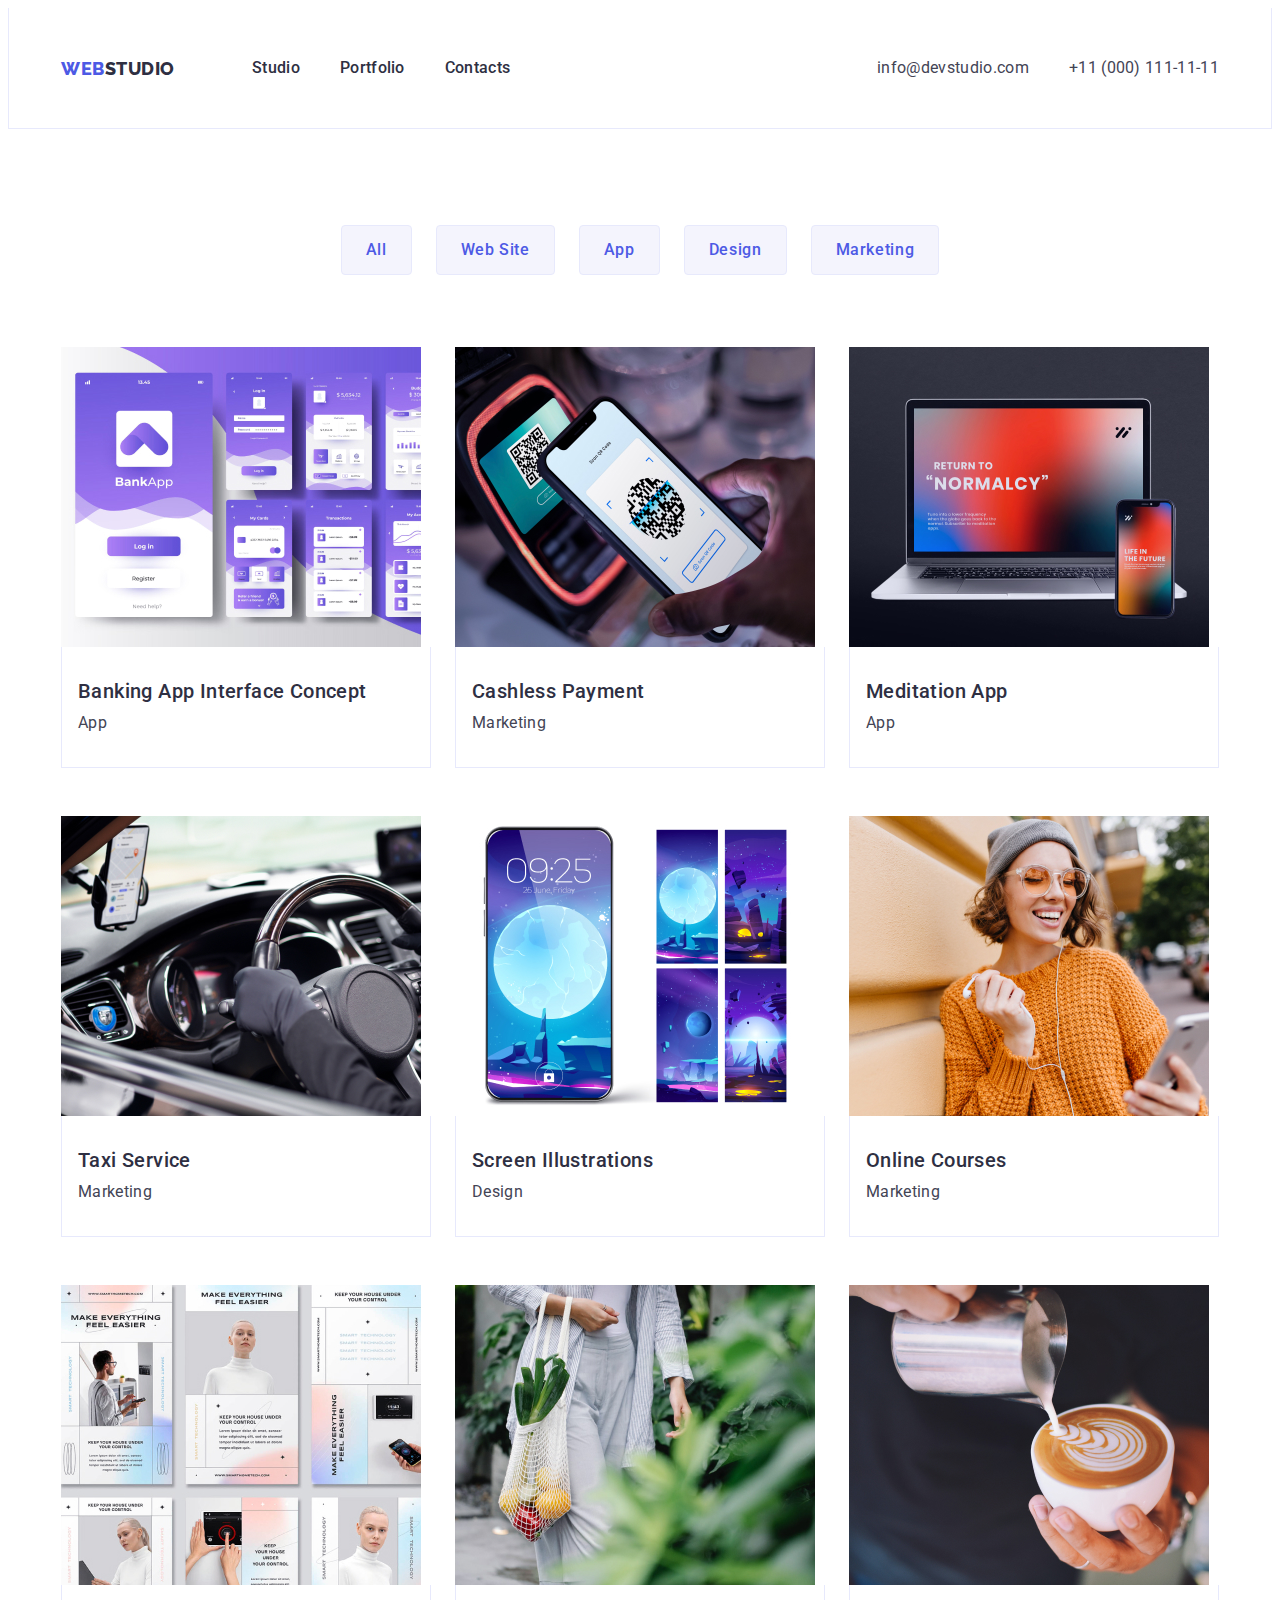
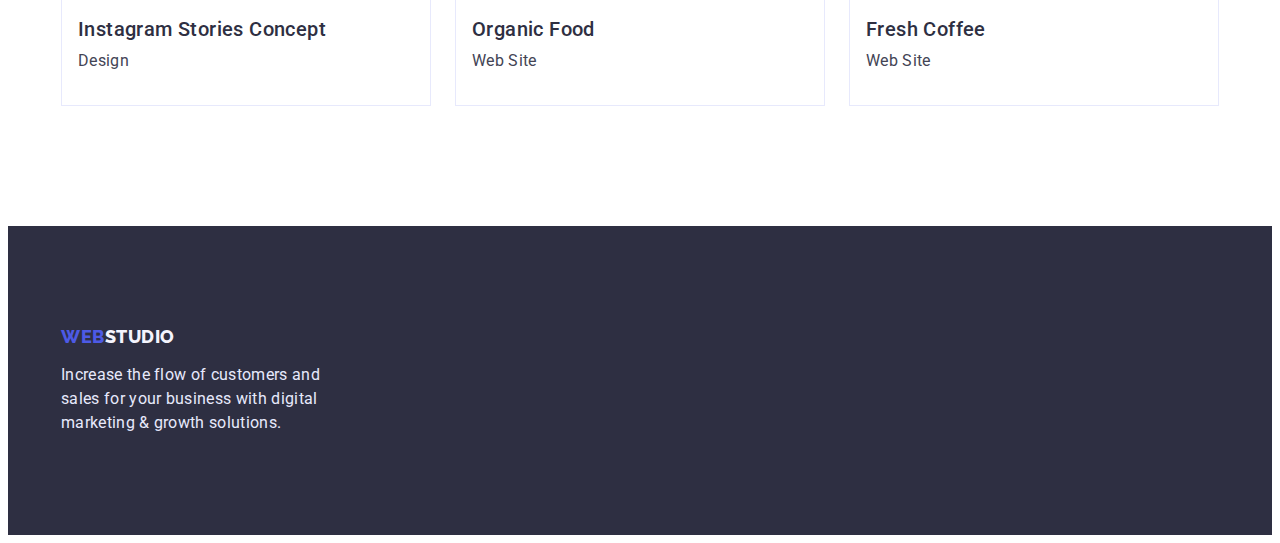
==== portfolio.html @ a7edb8f1 "Initial commit" ====
<!DOCTYPE html>
<html lang="en">

<head>
    <meta charset="UTF-8">
    <meta http-equiv="X-UA-Compatible" content="IE=edge">
    <meta name="viewport" content="width=device-width, initial-scale=1.0">
    <title>Portfolio</title>
    <link rel="stylesheet" href="https://cdnjs.cloudflare.com/ajax/libs/modern-normalize/1.1.0/modern-normalize.min.css"
        integrity="sha512-wpPYUAdjBVSE4KJnH1VR1HeZfpl1ub8YT/NKx4PuQ5NmX2tKuGu6U/JRp5y+Y8XG2tV+wKQpNHVUX03MfMFn9Q=="
        crossorigin="anonymous" referrerpolicy="no-referrer" />
    <link rel="preconnect" href="https://fonts.googleapis.com">
    <link rel="preconnect" href="https://fonts.gstatic.com" crossorigin>
    <link href="https://fonts.googleapis.com/css2?family=Raleway:wght@800&family=Roboto:wght@400;500;700&display=swap"
        rel="stylesheet">
    <link rel="stylesheet" href="./css/styles.css">
</head>

<body>
    <header>
        <!-- NAVIGATION -->
        <header class="header">
            <div class="container header-container">
                <nav class="header-navigation"><!-- / слеш як силка, повернутись назад в <a href="/"> -->
                    <a href="./index.html" class="logo-left link">
                        Web<span class="logo-right link">Studio</span>
                    </a>
                    <!--  Список елементів в якх є посилань -->
                    <!-- header and links -->
                    <ul class="header-list  list">
                        <li class="header-item">
                            <a class="nav-link link" href="./index.html">Studio</a>
                        </li>
                        <li class="header-item">
                            <a class="nav-link link" href="./portfolio.html">Portfolio</a>
                        </li>
                        <li class="header-item">
                            <a class="nav-link link" href="">Contacts</a>
                        </li>
                    </ul>
                </nav>

                <!-- Список контактів  -->

                <address class="header-adderess">
                    <ul class="adrdress-list list">
                        <li class="header-item">
                            <a class="address-link mail link" href="mailto:info@devstudio.com">info@devstudio.com</a>
                        </li>
                        <li class="header-item">
                            <a class="address-link phone link" href="tel:+110001111111"> +11 (000) 111-11-11</a>
                        </li>
                    </ul>
                </address>
            </div>
        </header>
    </header>
    <main>
        <section class="section-portfolio">
            <div class="container">
                <!-- Button -->
                <h1 class="portfolio-title" hidden>All aboute Portfolio</h1>
                <ul class="list portfolio-btn-list">
                    <li class="portfolio-button-item">
                        <button type="button" class="btn-list">All</button>
                    </li>
                    <li class="portfolio-button-item">
                        <button type="button" class="btn-list">Web Site</button>
                    </li>
                    <li class="portfolio-button-item">
                        <button type="button" class="btn-list">App</button>
                    </li>
                    <li class="portfolio-button-item">
                        <button type="button" class="btn-list">Design</button>
                    </li>
                    <li class="portfolio-button-item">
                        <button type="button" class="btn-list">Marketing</button>
                    </li>
                </ul>
                <!-- Imagaes -->
                <ul class="list portfolio-list">
                    <li class="portfolio-item">
                        <a href="" class="link"><img class="portflio-img" src="./images/portfolio/img-1portfolio.jpg"
                                alt="Banking App">
                            <div class="portfolio-wrap">
                                <h2 class="portfolio-subject">Banking App Interface Concept</h2>
                                <p class="text-item link">App</p>
                            </div>
                        </a>
                    </li>
                    <li class="portfolio-item">
                        <a href="" class="link"><img class="portflio-img" src="./images/portfolio/img-2portfolio.jpg"
                                alt="Cashless Payment">
                            <div class="portfolio-wrap">
                                <h2 class="portfolio-subject">Cashless Payment</h2>
                                <p class="text-item link">Marketing</p>
                            </div>
                        </a>
                    </li>
                    <li class="portfolio-item">
                        <a href="" class="link"><img class="portflio-img" src="./images/portfolio/img-3portfolio.jpg"
                                alt="Meditaion App">
                            <div class="portfolio-wrap">
                                <h2 class="portfolio-subject">Meditation App</h2>
                                <p class="text-item link">App</p>
                            </div>
                        </a>
                    </li>
                    <li class="portfolio-item">
                        <a href="" class="link"><img class="portflio-img" src="./images/portfolio/img-4portfolio.jpg"
                                alt="Taxi Service">
                            <div class="portfolio-wrap">
                                <h2 class="portfolio-subject">Taxi Service</h2>
                                <p class="text-item link">Marketing</p>
                            </div>
                        </a>
                    </li>
                    <li class="portfolio-item">
                        <a href="" class="link"><img class="portflio-img" src="./images/portfolio/img-5portfolio.jpg"
                                alt="Screen Illustrations">
                            <div class="portfolio-wrap">
                                <h2 class="portfolio-subject">Screen Illustrations</h2>
                                <p class="text-item link">Design</p>
                            </div>
                        </a>
                    </li>
                    <li class="portfolio-item">
                        <a href="" class="link"><img class="portflio-img" src="./images/portfolio/img-6portfolio.jpg"
                                alt="Online Courses">
                            <div class="portfolio-wrap">
                                <h2 class="portfolio-subject">Online Courses</h2>
                                <p class="text-item link">Marketing</p>
                            </div>
                        </a>
                    </li>
                    <li class="portfolio-item">
                        <a href="" class="link"><img class="portflio-img" src="./images/portfolio/img-7portfolio.jpg"
                                alt="Instagram Stories Concept">
                            <div class="portfolio-wrap">
                                <h2 class="portfolio-subject">Instagram Stories Concept</h2>
                                <p class="text-item link">Design</p>
                            </div>
                        </a>
                    </li>
                    <li class="portfolio-item">
                        <a href="" class="link"><img class="portflio-img" src="./images/portfolio/img-8portfolio.jpg"
                                alt="Organic Food">
                            <div class="portfolio-wrap">
                                <h2 class="portfolio-subject">Organic Food</h2>
                                <p class="text-item link">Web Site</p>
                            </div>
                        </a>
                    </li>
                    <li class="portfolio-item">
                        <a href="" class="link"><img class="portflio-img" src="./images/portfolio/img-9portfolio.jpg"
                                alt="Fresh Coffee">
                            <div class="portfolio-wrap">
                                <h2 class="portfolio-subject">Fresh Coffee</h2>
                                <p class="text-item link">Web Site</p>
                            </div>
                        </a>
                    </li>
                </ul>
            </div>
        </section>
    </main>

    <!-- FOOOTER -->
    <footer class="footer-copyrigth">
        <div class="container">
            <a href="./index.html" class="logo-left link">
                Web<span class="logo-right-footer link">Studio</span>
            </a>
            <p class="footer-text">Increase the flow of customers and sales for your business with digital marketing &
                growth solutions.</p>
        </div>
    </footer>
</body>

</html>
---- css/styles.css ----
:root {
    --white-color: #FFFFFF;
    --color-navigation: #2E2F42;
    --logo-left: #4D5AE5;
    --logo-right: #2E2F42;
    --primary-text-color: #434455;
    --main-title-color: #ffffff;
    --background-color: #ffffff;
    --focus-hover: #404bbf;
    --btn-list-color: #ffffff;
    --btn-list-background: #404bbf;
    --background-title-color: #2e2f42;
}

p,
h1,
h2,
h3,
h4,
h5,
h6 {
    margin: 0;
}

ul {
    margin: 0;
    padding-left: 0;
}

button {
    cursor: pointer;
}

address {
    font-style: normal;
}

img {
    display: block;
}

body {
    font-family: "Roboto", sans-serif;
    color: var(--primary-text-color);
    background-color: var(--background-color);
}



/* ------------------------------------------------------------скидання---------------------------------------- */

.container {
    width: 1158px;
    padding-left: 15px;
    padding-right: 15px;
    margin: 0 auto;
}

.link {
    text-decoration: none;
}

.list {
    list-style: none;
}

/*------------------------------------------------------------- header----------------------------------------- */
.header {
    border: 1px solid #e7e9fc;
    border-top: transparent;
    padding: 24px 0px;
}

/*-------------------------------------------------------- logo------------------------------------------------ */
.logo-left {
    font-family: "Raleway", sans-serif;
    font-style: normal;
    font-weight: 800;
    font-size: 18px;
    line-height: 1.17;
    letter-spacing: 0.03em;
    text-transform: uppercase;
    color: var(--logo-left);
    box-sizing: content-box;
    width: 115px;
    margin-right: 76px;
}

.logo-right {
    color: var(--logo-right);
    margin-right: 75px;
}

/* navigation */

.header-navigation {
    display: flex;
    align-items: center;
    margin-right: auto;
}

.header-list {
    display: flex;
    gap: 40px;
}

.header-container {
    display: flex;
}

.nav-link {
    font-weight: 500;
    font-size: 16px;
    line-height: 1.5;
    letter-spacing: 0.02em;
    color: var(--color-navigation);
    text-decoration: none;
}

.nav-link:is(:hover, :focus) {
    color: var(--focus-hover);
}

/*--------------------------------------------- address header --------------------------------------------------*/

.header-adderess {}

.address-link {
    font-family: 'Roboto';
    font-style: normal;
    font-weight: 400;
    font-size: 16px;
    line-height: 24px;
    letter-spacing: 0.02em;
    color: var(--color-addres-link);
    text-decoration: none;
}

.address-link:is(:hover, :focus) {
    color: var(--focus-hover);
}

.adrdress-list {
    display: flex;
    align-items: center;
    margin-top: 24px;
    margin-bottom: 24px;
}

.mail {
    margin-right: 40px;
}

.phone {
    width: 150px;
}


/**------------------------------------------------ HERO-SECTION -------------------------------------------------*/

.hero-list {
    display: flex;
    background-color: var(--background-title-color);
    align-items: center;
    padding: 188px 0;
}

.hero-title {
    font-weight: 700;
    font-size: 56px;
    line-height: 1.07;
    text-align: center;
    letter-spacing: 0.02em;
    color: var(--main-title-color);
    width: 496px;
    margin: 0 auto;
}

.button-hero {
    font-family: "Roboto", sans-serif;
    font-style: normal;
    font-weight: 500;
    font-size: 16px;
    line-height: 1.5;
    letter-spacing: 0.04em;
    color: var(--main-title-color);
    background-color: #4d5ae5;
    cursor: pointer;
    border-radius: 4px;
    border: none;
    margin: 0 auto;
    display: flex;
    padding: 16px 32px;
    margin-top: 48px;
}

.button-hero:is(:focus, :hover) {
    background-color: var(--focus-hover);

}


/** ---------------------------------------------------SECTION two-------------------------------------------- */

.about {
    padding-top: 120px;
    padding-bottom: 120px;
}



.section-title {
    font-weight: 500;
    font-size: 20px;
    line-height: 1.2;
    letter-spacing: 0.02em;
    color: #2e2f42;
}

.about-list {
    display: flex;
    align-items: center;
    gap: 24px;
}

.text-list {
    width: 264px;
}

.about-headline-item {
    font-weight: 500;
    font-size: 20px;
    line-height: 1.2;
    letter-spacing: 0.02em;
    margin-bottom: 8px;
    color: var(--background-title-color);
}

.about-text-item {
    font-weight: 400;
    font-size: 16px;
    line-height: 1.5;
    letter-spacing: 0.02em;
    color: var(--primary-text-color);
}

/** -------------------------------------------------------SECTION TREE------------------------------------------ */
.doing {
    padding-bottom: 120px;
}

.doing-title {
    font-weight: 700;
    font-size: 36px;
    line-height: 1.11;
    text-align: center;
    letter-spacing: 0.02em;
    text-transform: capitalize;
    color: var(--background-title-color);
    margin-bottom: 72px;
}

.doing-list {
    display: flex;
    flex-wrap: wrap;
    gap: 24px;
    align-items: center;
    justify-content: center;
}

.doing-item {}

/*------------------------------------------------------------ SECTION FOUR ------------------------------------------------------------------*/
.team {
    padding-bottom: 120px;
    padding-top: 120px;
    background-color: #F4F4FD;
}

.team-title {
    margin-bottom: 72px;
    font-weight: 700;
    font-size: 36px;
    line-height: 40px;
    text-align: center;
    letter-spacing: 0.02em;
    text-transform: capitalize;
    color: var(--background-title-color);
}

.team-list {
    display: flex;
    align-items: center;
    gap: 24px;
}

.team-img {
    background-color: #FFFFFF;
}

.team-headline-item {
    font-weight: 500;
    font-size: 20px;
    line-height: 24px;
    text-align: center;
    letter-spacing: 0.02em;
    margin-bottom: 8px;
    color: var(--background-title-color);
}

.team-text-item {
    font-weight: 400;
    font-size: 16px;
    line-height: 24px;
    text-align: center;
    letter-spacing: 0.02em;
    color: var(--primary-text-color);
}

.wrap-item {
    padding-top: 32px;
    padding-left: 16px;
    padding-bottom: 32px;
    padding-right: 16px;
    box-shadow: 0px 1px 6px rgba(46, 47, 66, 0.08),
        0px 1px 1px rgba(46, 47, 66, 0.16), 0px 2px 1px rgba(46, 47, 66, 0.08);
    border-radius: 0px 0px 4px 4px;
}

/*----------------------------------------------------------------- FOOTER-------------------------------------------------------------------- */
.footer-copyrigth {
    padding-bottom: 100px;
    padding-top: 100px;
    background: #2E2F42;
}

.logo-left {
    font-family: 'Raleway';
    font-style: normal;
    font-weight: 800;
    font-size: 18px;
    line-height: 21px;
    display: flex;
    align-items: center;
    letter-spacing: 0.03em;
    text-transform: uppercase;
    color: #4D5AE5;
}

.logo-right-footer {
    font-family: 'Raleway';
    font-style: normal;
    font-weight: 800;
    font-size: 18px;
    line-height: 21px;
    display: flex;
    align-items: center;
    letter-spacing: 0.03em;
    text-transform: uppercase;
    color: #F4F4FD;
}

.footer-text {
    font-weight: 400;
    font-size: 16px;
    line-height: 1.5;
    letter-spacing: 0.02em;
    color: #E7E9FC;
    margin-top: 16px;
    width: 264px;
}

/*------------------------------------------------------------ PORTFOLIO----------------------------------------- */
.section-portfolio {
    background-color: var(--background-color);
    padding-bottom: 120px;
    padding-top: 96px;
}

.portfolio-btn-list {
    display: flex;
    gap: 24px;
    flex-direction: row;
    justify-content: center;
    align-items: center;
    margin-bottom: 72px;
}

.portfolio-list {
    display: flex;
    flex-wrap: wrap;
    gap: 48px 24px;
}

.portfolio-item {
    width: calc((100% - 48px) / 3);
}

.portfolio-subject {
    font-weight: 500;
    font-size: 20px;
    line-height: 24px;
    letter-spacing: 0.02em;
    color: var(--background-title-color);
    margin-bottom: 8px;
}

.text-item {
    font-weight: 400;
    font-size: 16px;
    line-height: 24px;
    letter-spacing: 0.02em;
    color: var(--primary-text-color);
}

.portfolio-wrap {
    padding-top: 32px;
    padding-left: 16px;
    padding-bottom: 32px;
    padding-right: 16px;
    border: 1px solid #e7e9fc;
    border-top: transparent;
}




/*------------------------------------------------------- SECTION BUTTON----------------------------------------- */

.btn-list {
    font-family: "Roboto", sans-serif;
    font-weight: 500;
    font-size: 16px;
    line-height: 1.5;
    letter-spacing: 0.04em;
    color: #4D5AE5;
    background-color: #F4F4FD;
    cursor: pointer;
    background: #F4F4FD;
    border: 1px solid #E7E9FC;
    border-radius: 4px;
    padding: 12px 24px;
}

.btn-list:is(:hover, :focus) {
    color: var(--btn-list-color);
    background-color: var(--btn-list-background);
}
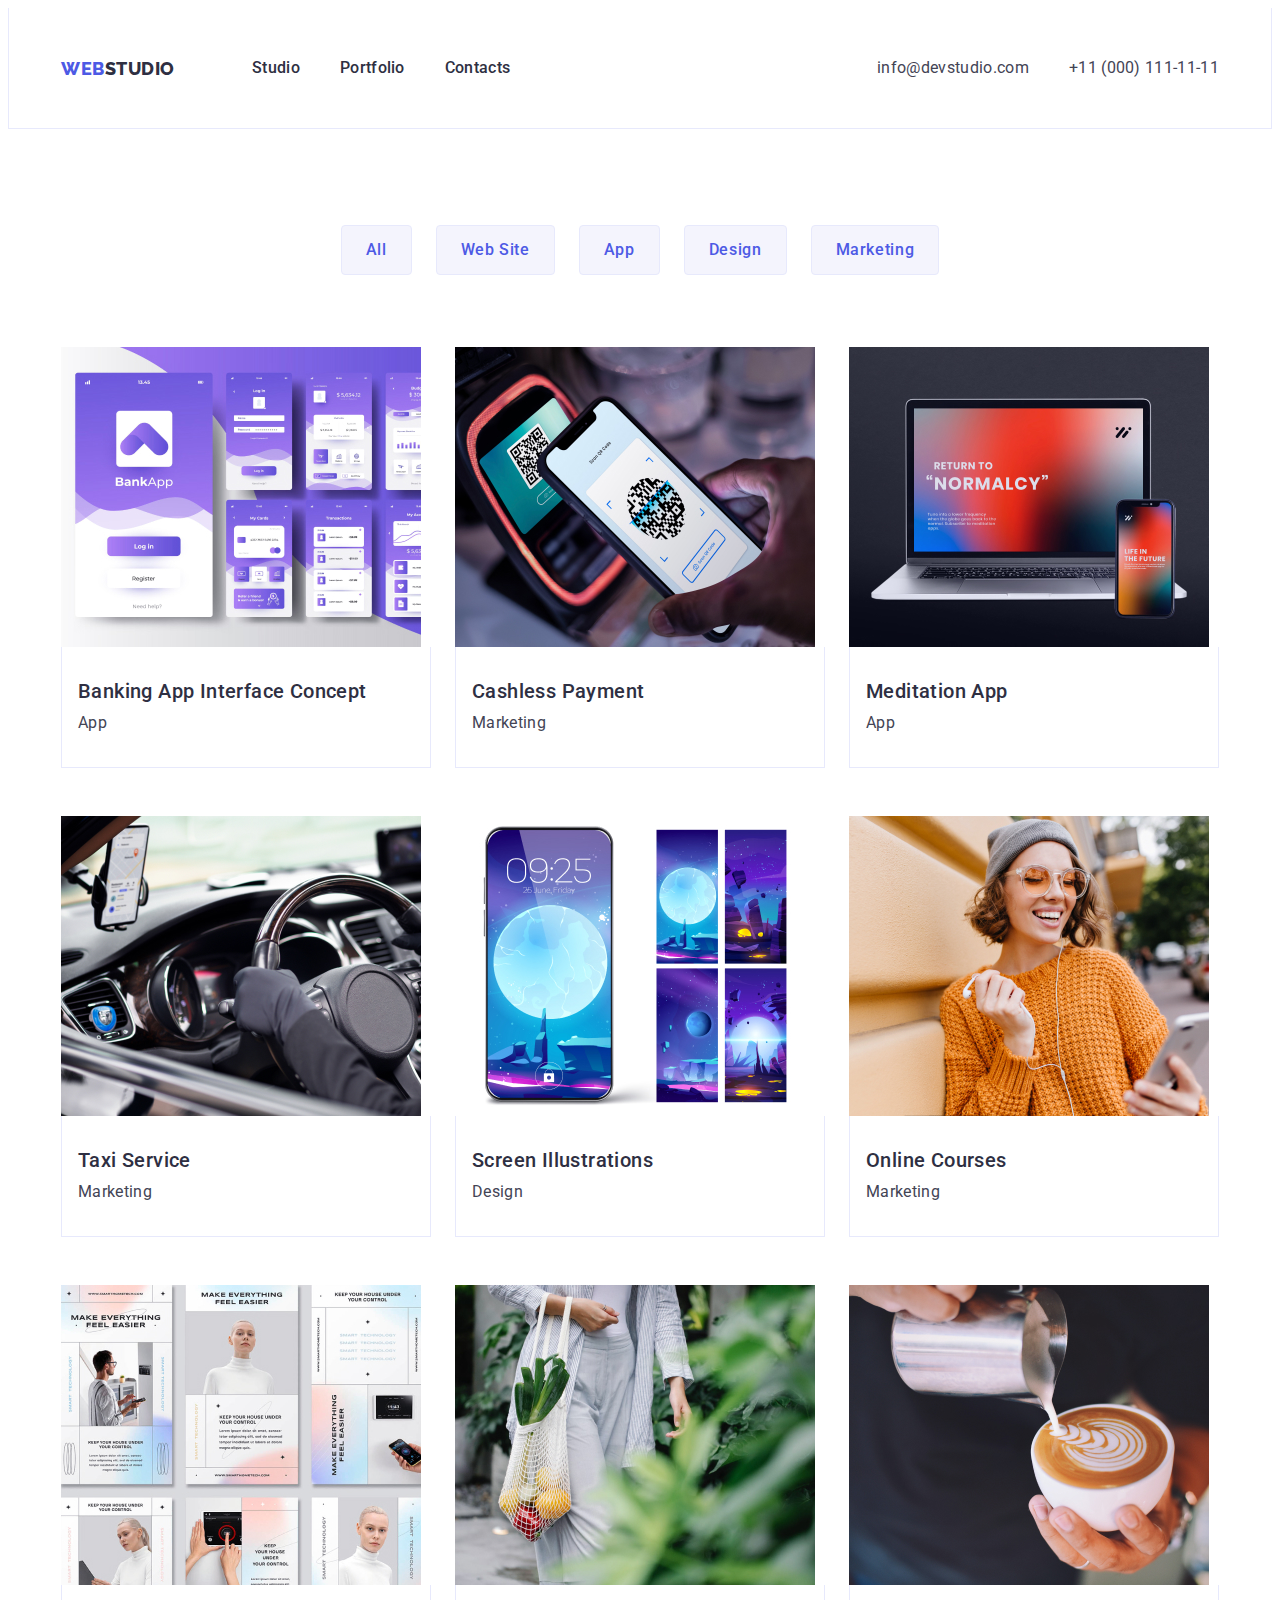
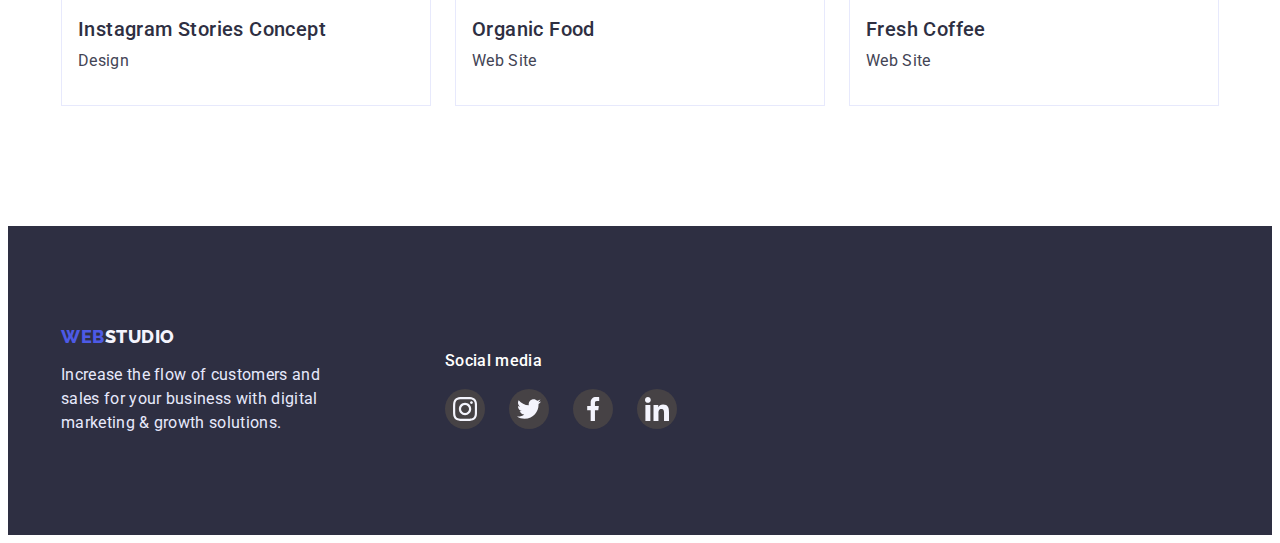
==== commit 6fb2333b: "футер та кастомс" ====
--- a/portfolio.html
+++ b/portfolio.html
@@ -167,12 +167,50 @@
 
     <!-- FOOOTER -->
     <footer class="footer-copyrigth">
-        <div class="container">
-            <a href="./index.html" class="logo-left link">
-                Web<span class="logo-right-footer link">Studio</span>
-            </a>
-            <p class="footer-text">Increase the flow of customers and sales for your business with digital marketing &
-                growth solutions.</p>
+        <div class="container footer-container">
+            <div class="footer-logo">
+                <a href="./index.html" class="logo-left link">
+                    Web<span class="logo-right-footer link">Studio</span>
+                </a>
+                <p class="footer-text">Increase the flow of customers and sales for your business with digital
+                    marketing
+                    &
+                    growth solutions.
+                </p>
+            </div>
+            <div class="footer-soc">
+                <p class="footer-title">Social media</p>
+                <ul class="footer-soc-list list">
+                    <li class="footer-soc-item">
+                        <a href="" class="footer-soc-link link">
+                            <svg class="footer-soc-icon" width="24px" height="24px">
+                                <use href="./images/footer/footer-soc.svg#icon-instagram"></use>
+                            </svg>
+                        </a>
+                    </li>
+                    <li class="footer-soc-item">
+                        <a href="" class="footer-soc-link link">
+                            <svg class="footer-soc-icon" width="24px" height="24px">
+                                <use href="./images/footer/footer-soc.svg#icon-twitter"></use>
+                            </svg>
+                        </a>
+                    </li>
+                    <li class="footer-soc-item">
+                        <a href="" class="footer-soc-link link">
+                            <svg class="footer-soc-icon" width="24px" height="24px">
+                                <use href="./images/footer/footer-soc.svg#icon-facebook"></use>
+                            </svg>
+                        </a>
+                    </li>
+                    <li class="footer-soc-item">
+                        <a href="" class="footer-soc-link link">
+                            <svg class="footer-soc-icon" width="24px" height="24px">
+                                <use href="./images/footer/footer-soc.svg#icon-linkedin"></use>
+                            </svg>
+                        </a>
+                    </li>
+                </ul>
+            </div>
         </div>
     </footer>
 </body>
--- a/css/styles.css
+++ b/css/styles.css
@@ -10,6 +10,8 @@
     --btn-list-color: #ffffff;
     --btn-list-background: #404bbf;
     --background-title-color: #2e2f42;
+    --icon-background-about: #F4F4FD;
+    --footer-soc-color: #464245;
 }
 
 p,
@@ -158,11 +160,21 @@
 
 /**------------------------------------------------ HERO-SECTION -------------------------------------------------*/
 
+
 .hero-list {
     display: flex;
     background-color: var(--background-title-color);
     align-items: center;
+    background-color: #7e8291;
+    background-image: linear-gradient(rgba(25, 28, 38, 0.2), rgba(25, 28, 38, 0.2)), url(../images/hero-bg-min.jpg);
+    background-repeat: repeat;
+    background-position: center;
+    background-size: cover;
+    flex-grow: 1;
     padding: 188px 0;
+    max-width: 1440px;
+    height: 600px;
+    margin: 0 auto;
 }
 
 .hero-title {
@@ -209,6 +221,17 @@
 
 
 
+.about-icon-design {
+    width: 264px;
+    height: 112px;
+    background-color: var(--icon-background-about);
+    border-radius: 4px;
+    display: flex;
+    align-items: center;
+    justify-content: center;
+    margin-bottom: 8px;
+}
+
 .section-title {
     font-weight: 500;
     font-size: 20px;
@@ -315,9 +338,10 @@
     text-align: center;
     letter-spacing: 0.02em;
     color: var(--primary-text-color);
-}
-
-.wrap-item {
+    margin-bottom: 8px;
+}
+
+.team-wrap-item {
     padding-top: 32px;
     padding-left: 16px;
     padding-bottom: 32px;
@@ -327,6 +351,82 @@
     border-radius: 0px 0px 4px 4px;
 }
 
+.team-soc-list {
+    display: flex;
+    justify-content: center;
+    gap: 24px;
+}
+
+.team-soc-item {
+    width: 40px;
+    height: 40px;
+}
+
+.team-soc-link {
+    width: 100%;
+    height: 100%;
+    border-radius: 50%;
+    background-color: var(--logo-left);
+    display: inline-block;
+    display: flex;
+    align-items: center;
+    justify-content: center;
+}
+
+.team-soc-icon {
+    fill: var(--background-color);
+}
+
+/* ---------------------------------------------------------CUSTOMERS-------------------------------------------- */
+.customers {
+    display: flex;
+    align-items: center;
+    padding-top: 120px;
+    padding-bottom: 120px;
+}
+
+.customers-title {
+    font-weight: 700;
+    font-size: 36px;
+    line-height: 1.11;
+    text-align: center;
+    letter-spacing: 0.02em;
+    text-transform: capitalize;
+    color: var(--background-title-color);
+    margin-bottom: 72px;
+}
+
+.customers-list {
+    display: flex;
+    justify-content: center;
+    gap: 24px;
+}
+
+.customers-item {
+    height: 88px;
+    width: calc((100%- 120px) / 6);
+}
+
+.customers-link {}
+
+.customers-icon {
+    display: block;
+    justify-content: center;
+    align-items: center;
+    border: 1px solid #8E8F99;
+    border-radius: 4px;
+    width: 168px;
+    height: 88px;
+    fill: #afb1b8;
+    margin: 0 auto;
+}
+
+.customers-icon:hover,
+.customers-icon:focus {
+    border: 1px solid var(--focus-hover);
+    color: var(--focus-hover);
+}
+
 /*----------------------------------------------------------------- FOOTER-------------------------------------------------------------------- */
 .footer-copyrigth {
     padding-bottom: 100px;
@@ -368,6 +468,53 @@
     color: #E7E9FC;
     margin-top: 16px;
     width: 264px;
+}
+
+.footer-soc {
+    padding-left: 120px;
+}
+
+.footer-logo {}
+
+.footer-container {
+    display: flex;
+    align-items: center;
+}
+
+.footer-title {
+    font-style: normal;
+    font-weight: 500;
+    font-size: 16px;
+    line-height: calc(24 / 16);
+    letter-spacing: 0.02em;
+    color: #FFFFFF;
+}
+
+.footer-soc-list {
+    display: flex;
+    justify-content: center;
+    gap: 24px;
+}
+
+.footer-soc-item {
+    width: 40px;
+    height: 40px;
+}
+
+.footer-soc-link {
+    width: 100%;
+    height: 100%;
+    border-radius: 50%;
+    background-color: var(--footer-soc-color);
+    display: inline-block;
+    display: flex;
+    align-items: center;
+    justify-content: center;
+    margin-top: 16px;
+}
+
+.footer-soc-icon {
+    fill: var(--background-color);
 }
 
 /*------------------------------------------------------------ PORTFOLIO----------------------------------------- */
@@ -422,6 +569,10 @@
     border-top: transparent;
 }
 
+.portfolio-wrap:hover,
+.portfolio-wrap:focus {
+    box-shadow: 0px 1px 6px rgba(46, 47, 66, 0.08), 0px 1px 1px rgba(46, 47, 66, 0.16), 0px 2px 1px rgba(46, 47, 66, 0.08);
+}
 
 
 
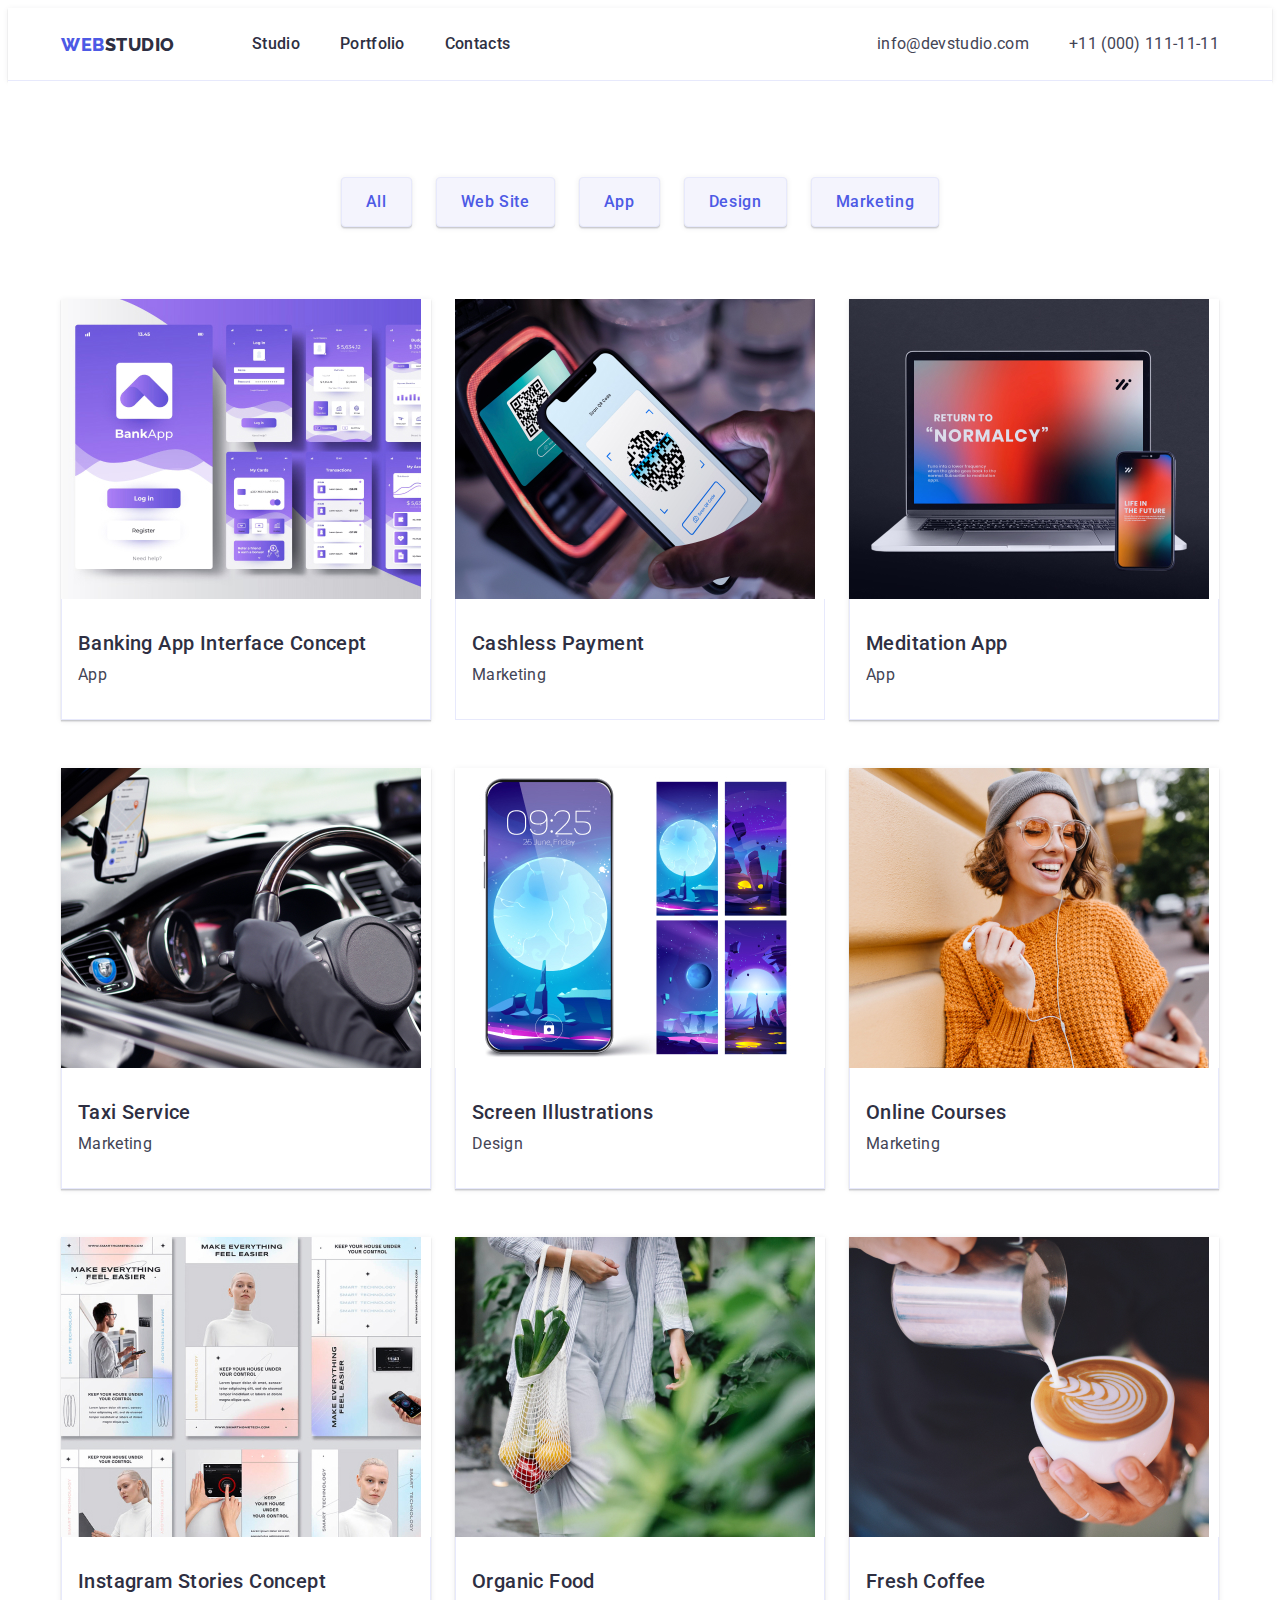
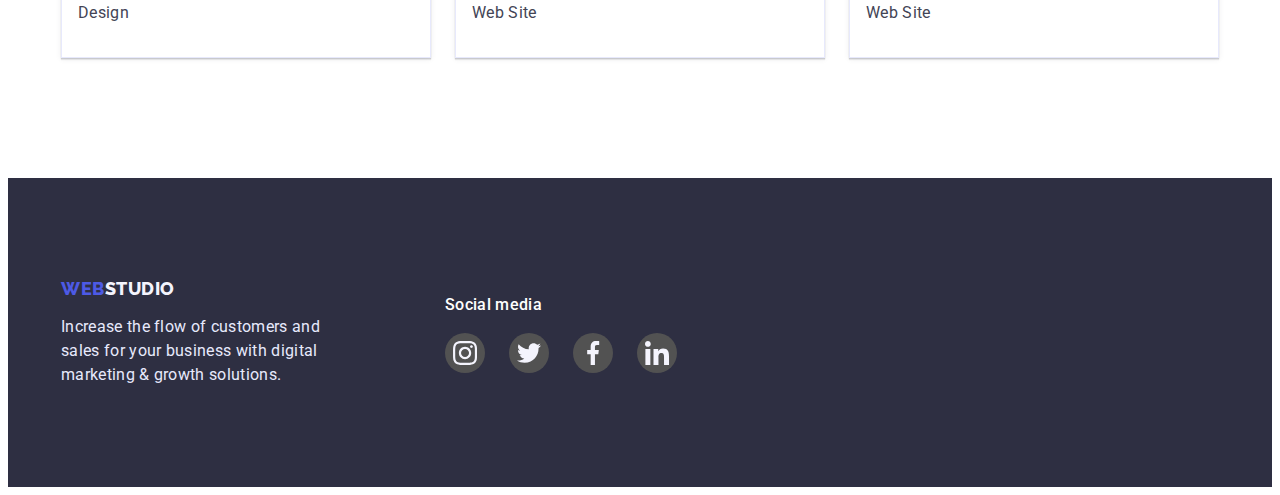
==== commit 4333a65c: "доробив 4 завдання" ====
--- a/portfolio.html
+++ b/portfolio.html
@@ -80,85 +80,102 @@
                 <!-- Imagaes -->
                 <ul class="list portfolio-list">
                     <li class="portfolio-item">
-                        <a href="" class="link"><img class="portflio-img" src="./images/portfolio/img-1portfolio.jpg"
-                                alt="Banking App">
-                            <div class="portfolio-wrap">
-                                <h2 class="portfolio-subject">Banking App Interface Concept</h2>
-                                <p class="text-item link">App</p>
-                            </div>
-                        </a>
-                    </li>
-                    <li class="portfolio-item">
-                        <a href="" class="link"><img class="portflio-img" src="./images/portfolio/img-2portfolio.jpg"
-                                alt="Cashless Payment">
+                        <div class="box-shadow">
+                            <a href="" class="portfolio-link link"><img class="portflio-img"
+                                    src="./images/portfolio/img-1portfolio.jpg" alt="Banking App">
+                                <div class="portfolio-wrap">
+                                    <h2 class="portfolio-subject">Banking App Interface Concept</h2>
+                                    <p class="text-item link">App</p>
+                                </div>
+                            </a>
+                        </div>
+                    </li>
+                    <li class="portfolio-item">
+                        <div class="box-shadow" class="box-shadow" lass="portfolio-link link"><img class="portflio-img"
+                                src="./images/portfolio/img-2portfolio.jpg" alt="Cashless Payment">
                             <div class="portfolio-wrap">
                                 <h2 class="portfolio-subject">Cashless Payment</h2>
                                 <p class="text-item link">Marketing</p>
                             </div>
-                        </a>
-                    </li>
-                    <li class="portfolio-item">
-                        <a href="" class="link"><img class="portflio-img" src="./images/portfolio/img-3portfolio.jpg"
-                                alt="Meditaion App">
-                            <div class="portfolio-wrap">
-                                <h2 class="portfolio-subject">Meditation App</h2>
-                                <p class="text-item link">App</p>
-                            </div>
-                        </a>
-                    </li>
-                    <li class="portfolio-item">
-                        <a href="" class="link"><img class="portflio-img" src="./images/portfolio/img-4portfolio.jpg"
-                                alt="Taxi Service">
-                            <div class="portfolio-wrap">
-                                <h2 class="portfolio-subject">Taxi Service</h2>
-                                <p class="text-item link">Marketing</p>
-                            </div>
-                        </a>
-                    </li>
-                    <li class="portfolio-item">
-                        <a href="" class="link"><img class="portflio-img" src="./images/portfolio/img-5portfolio.jpg"
-                                alt="Screen Illustrations">
-                            <div class="portfolio-wrap">
-                                <h2 class="portfolio-subject">Screen Illustrations</h2>
-                                <p class="text-item link">Design</p>
-                            </div>
-                        </a>
-                    </li>
-                    <li class="portfolio-item">
-                        <a href="" class="link"><img class="portflio-img" src="./images/portfolio/img-6portfolio.jpg"
-                                alt="Online Courses">
-                            <div class="portfolio-wrap">
-                                <h2 class="portfolio-subject">Online Courses</h2>
-                                <p class="text-item link">Marketing</p>
-                            </div>
-                        </a>
-                    </li>
-                    <li class="portfolio-item">
-                        <a href="" class="link"><img class="portflio-img" src="./images/portfolio/img-7portfolio.jpg"
-                                alt="Instagram Stories Concept">
-                            <div class="portfolio-wrap">
-                                <h2 class="portfolio-subject">Instagram Stories Concept</h2>
-                                <p class="text-item link">Design</p>
-                            </div>
-                        </a>
-                    </li>
-                    <li class="portfolio-item">
-                        <a href="" class="link"><img class="portflio-img" src="./images/portfolio/img-8portfolio.jpg"
-                                alt="Organic Food">
-                            <div class="portfolio-wrap">
-                                <h2 class="portfolio-subject">Organic Food</h2>
-                                <p class="text-item link">Web Site</p>
-                            </div>
-                        </a>
-                    </li>
-                    <li class="portfolio-item">
-                        <a href="" class="link"><img class="portflio-img" src="./images/portfolio/img-9portfolio.jpg"
-                                alt="Fresh Coffee">
-                            <div class="portfolio-wrap">
-                                <h2 class="portfolio-subject">Fresh Coffee</h2>
-                                <p class="text-item link">Web Site</p>
-                            </div>
-                        </a>
+                            </a>
+                        </div>
+                    </li>
+                    <li class="portfolio-item">
+                        <div class="box-shadow">
+                            <a href="" class="portfolio-link link"><img class="portflio-img"
+                                    src="./images/portfolio/img-3portfolio.jpg" alt="Meditaion App">
+                                <div class="portfolio-wrap">
+                                    <h2 class="portfolio-subject">Meditation App</h2>
+                                    <p class="text-item link">App</p>
+                                </div>
+                            </a>
+                        </div>
+                    </li>
+                    <li class="portfolio-item">
+                        <div class="box-shadow">
+                            <a href="" class="portfolio-link link"><img class="portflio-img"
+                                    src="./images/portfolio/img-4portfolio.jpg" alt="Taxi Service">
+                                <div class="portfolio-wrap">
+                                    <h2 class="portfolio-subject">Taxi Service</h2>
+                                    <p class="text-item link">Marketing</p>
+                                </div>
+                            </a>
+                        </div>
+                    </li>
+                    <li class="portfolio-item">
+                        <div class="box-shadow">
+                            <a href="" class="portfolio-link link"><img class="portflio-img"
+                                    src="./images/portfolio/img-5portfolio.jpg" alt="Screen Illustrations">
+                                <div class="portfolio-wrap">
+                                    <h2 class="portfolio-subject">Screen Illustrations</h2>
+                                    <p class="text-item link">Design</p>
+                                </div>
+                            </a>
+                        </div>
+                    </li>
+                    <li class="portfolio-item">
+                        <div class="box-shadow">
+                            <a href="" class="portfolio-link link"><img class="portflio-img"
+                                    src="./images/portfolio/img-6portfolio.jpg" alt="Online Courses">
+                                <div class="portfolio-wrap">
+                                    <h2 class="portfolio-subject">Online Courses</h2>
+                                    <p class="text-item link">Marketing</p>
+                                </div>
+                            </a>
+                        </div>
+                    </li>
+                    <li class="portfolio-item">
+                        <div class="box-shadow">
+                            <a href="" class="portfolio-link link"><img class="portflio-img"
+                                    src="./images/portfolio/img-7portfolio.jpg" alt="Instagram Stories Concept">
+                                <div class="portfolio-wrap">
+                                    <h2 class="portfolio-subject">Instagram Stories Concept</h2>
+                                    <p class="text-item link">Design</p>
+                                </div>
+                            </a>
+                        </div>
+                    </li>
+                    <li class="portfolio-item">
+                        <div class="box-shadow">
+                            <a href="" class="portfolio-link link"><img class="portflio-img"
+                                    src="./images/portfolio/img-8portfolio.jpg" alt="Organic Food">
+                                <div class="portfolio-wrap">
+                                    <h2 class="portfolio-subject">Organic Food</h2>
+                                    <p class="text-item link">Web Site</p>
+                                </div>
+                            </a>
+                        </div>
+                    </li>
+                    <li class="portfolio-item">
+                        <div class="box-shadow">
+                            <a href="" class="portfolio-link link"><img class="portflio-img"
+                                    src="./images/portfolio/img-9portfolio.jpg" alt="Fresh Coffee">
+                                <div class="portfolio-wrap">
+                                    <h2 class="portfolio-subject">Fresh Coffee</h2>
+                                    <p class="text-item link">Web Site</p>
+                                </div>
+                            </a>
+                        </div>
                     </li>
                 </ul>
             </div>
--- a/css/styles.css
+++ b/css/styles.css
@@ -11,7 +11,7 @@
     --btn-list-background: #404bbf;
     --background-title-color: #2e2f42;
     --icon-background-about: #F4F4FD;
-    --footer-soc-color: #464245;
+    --footer-soc-color: #525252;
 }
 
 p,
@@ -68,9 +68,11 @@
 
 /*------------------------------------------------------------- header----------------------------------------- */
 .header {
-    border: 1px solid #e7e9fc;
+    border-bottom: 1px solid #e7e9fc;
     border-top: transparent;
     padding: 24px 0px;
+    box-shadow: 0px 2px 1px rgba(46, 47, 66, 0.08),
+        0px 1px 1px rgba(46, 47, 66, 0.16), 0px 1px 6px rgba(46, 47, 66, 0.08);
 }
 
 /*-------------------------------------------------------- logo------------------------------------------------ */
@@ -145,8 +147,6 @@
 .adrdress-list {
     display: flex;
     align-items: center;
-    margin-top: 24px;
-    margin-bottom: 24px;
 }
 
 .mail {
@@ -166,14 +166,12 @@
     background-color: var(--background-title-color);
     align-items: center;
     background-color: #7e8291;
-    background-image: linear-gradient(rgba(25, 28, 38, 0.2), rgba(25, 28, 38, 0.2)), url(../images/hero-bg-min.jpg);
-    background-repeat: repeat;
+    background-image: linear-gradient(rgba(46, 47, 66, 0.7), rgba(46, 47, 66, 0.7)), url(../images/hero-bg-min.jpg);
+    background-repeat: no-repeat;
     background-position: center;
     background-size: cover;
-    flex-grow: 1;
     padding: 188px 0;
     max-width: 1440px;
-    height: 600px;
     margin: 0 auto;
 }
 
@@ -212,7 +210,7 @@
 }
 
 
-/** ---------------------------------------------------SECTION two-------------------------------------------- */
+/** ---------------------------------------------------ABOUT SECTION-------------------------------------------- */
 
 .about {
     padding-top: 120px;
@@ -267,7 +265,7 @@
     color: var(--primary-text-color);
 }
 
-/** -------------------------------------------------------SECTION TREE------------------------------------------ */
+/** -------------------------------------------------------DO SECTION------------------------------------------ */
 .doing {
     padding-bottom: 120px;
 }
@@ -293,7 +291,7 @@
 
 .doing-item {}
 
-/*------------------------------------------------------------ SECTION FOUR ------------------------------------------------------------------*/
+/*------------------------------------------------------------ TEAM SECTION ------------------------------------------------------------------*/
 .team {
     padding-bottom: 120px;
     padding-top: 120px;
@@ -377,7 +375,12 @@
     fill: var(--background-color);
 }
 
-/* ---------------------------------------------------------CUSTOMERS-------------------------------------------- */
+.team-soc-link:hover,
+.team-soc-link:focus {
+    background-color: #404BBF;
+}
+
+/* ---------------------------------------------------------CUSTOMERS SECTION-------------------------------------------- */
 .customers {
     display: flex;
     align-items: center;
@@ -402,32 +405,33 @@
     gap: 24px;
 }
 
-.customers-item {
+.customers-item {}
+
+.customers-link {
+    width: 168px;
     height: 88px;
-    width: calc((100%- 120px) / 6);
-}
-
-.customers-link {}
-
-.customers-icon {
-    display: block;
+    display: flex;
     justify-content: center;
     align-items: center;
     border: 1px solid #8E8F99;
     border-radius: 4px;
-    width: 168px;
-    height: 88px;
     fill: #afb1b8;
+}
+
+.customers-link:hover,
+.customers-link:focus {
+    border-color: var(--focus-hover);
+    fill: var(--focus-hover);
+}
+
+.customers-icon {
+    display: flex;
+    justify-content: center;
+    align-items: center;
     margin: 0 auto;
 }
 
-.customers-icon:hover,
-.customers-icon:focus {
-    border: 1px solid var(--focus-hover);
-    color: var(--focus-hover);
-}
-
-/*----------------------------------------------------------------- FOOTER-------------------------------------------------------------------- */
+/*----------------------------------------------------------------- FOOTER SECTION-------------------------------------------------------------------- */
 .footer-copyrigth {
     padding-bottom: 100px;
     padding-top: 100px;
@@ -499,6 +503,7 @@
 .footer-soc-item {
     width: 40px;
     height: 40px;
+    margin-top: 16px;
 }
 
 .footer-soc-link {
@@ -510,14 +515,18 @@
     display: flex;
     align-items: center;
     justify-content: center;
-    margin-top: 16px;
 }
 
 .footer-soc-icon {
     fill: var(--background-color);
 }
 
-/*------------------------------------------------------------ PORTFOLIO----------------------------------------- */
+.footer-soc-link:hover,
+.footer-soc-link:focus {
+    background: #31D0AA;
+}
+
+/*------------------------------------------------------------ PORTFOLIO PAGE ----------------------------------------- */
 .section-portfolio {
     background-color: var(--background-color);
     padding-bottom: 120px;
@@ -533,6 +542,7 @@
     margin-bottom: 72px;
 }
 
+
 .portfolio-list {
     display: flex;
     flex-wrap: wrap;
@@ -541,6 +551,12 @@
 
 .portfolio-item {
     width: calc((100% - 48px) / 3);
+}
+
+.portfolio-link {
+    display: block;
+    box-shadow: 0px 2px 1px rgba(46, 47, 66, 0.08),
+        0px 1px 1px rgba(46, 47, 66, 0.16), 0px 1px 6px rgba(46, 47, 66, 0.08);
 }
 
 .portfolio-subject {
@@ -569,9 +585,9 @@
     border-top: transparent;
 }
 
-.portfolio-wrap:hover,
-.portfolio-wrap:focus {
-    box-shadow: 0px 1px 6px rgba(46, 47, 66, 0.08), 0px 1px 1px rgba(46, 47, 66, 0.16), 0px 2px 1px rgba(46, 47, 66, 0.08);
+.box-shadow:hover,
+.box-shadow:focus {
+    box-shadow: 0px 1px 6px rgba(37, 38, 51, 0.08), 0px 1px 1px rgba(46, 47, 66, 0.16), 0px 2px 1px rgba(46, 47, 66, 0.08);
 }
 
 
@@ -591,6 +607,8 @@
     border: 1px solid #E7E9FC;
     border-radius: 4px;
     padding: 12px 24px;
+    box-shadow: 0px 2px 1px rgba(46, 47, 66, 0.08),
+        0px 1px 1px rgba(46, 47, 66, 0.16), 0px 1px 6px rgba(46, 47, 66, 0.08);
 }
 
 .btn-list:is(:hover, :focus) {
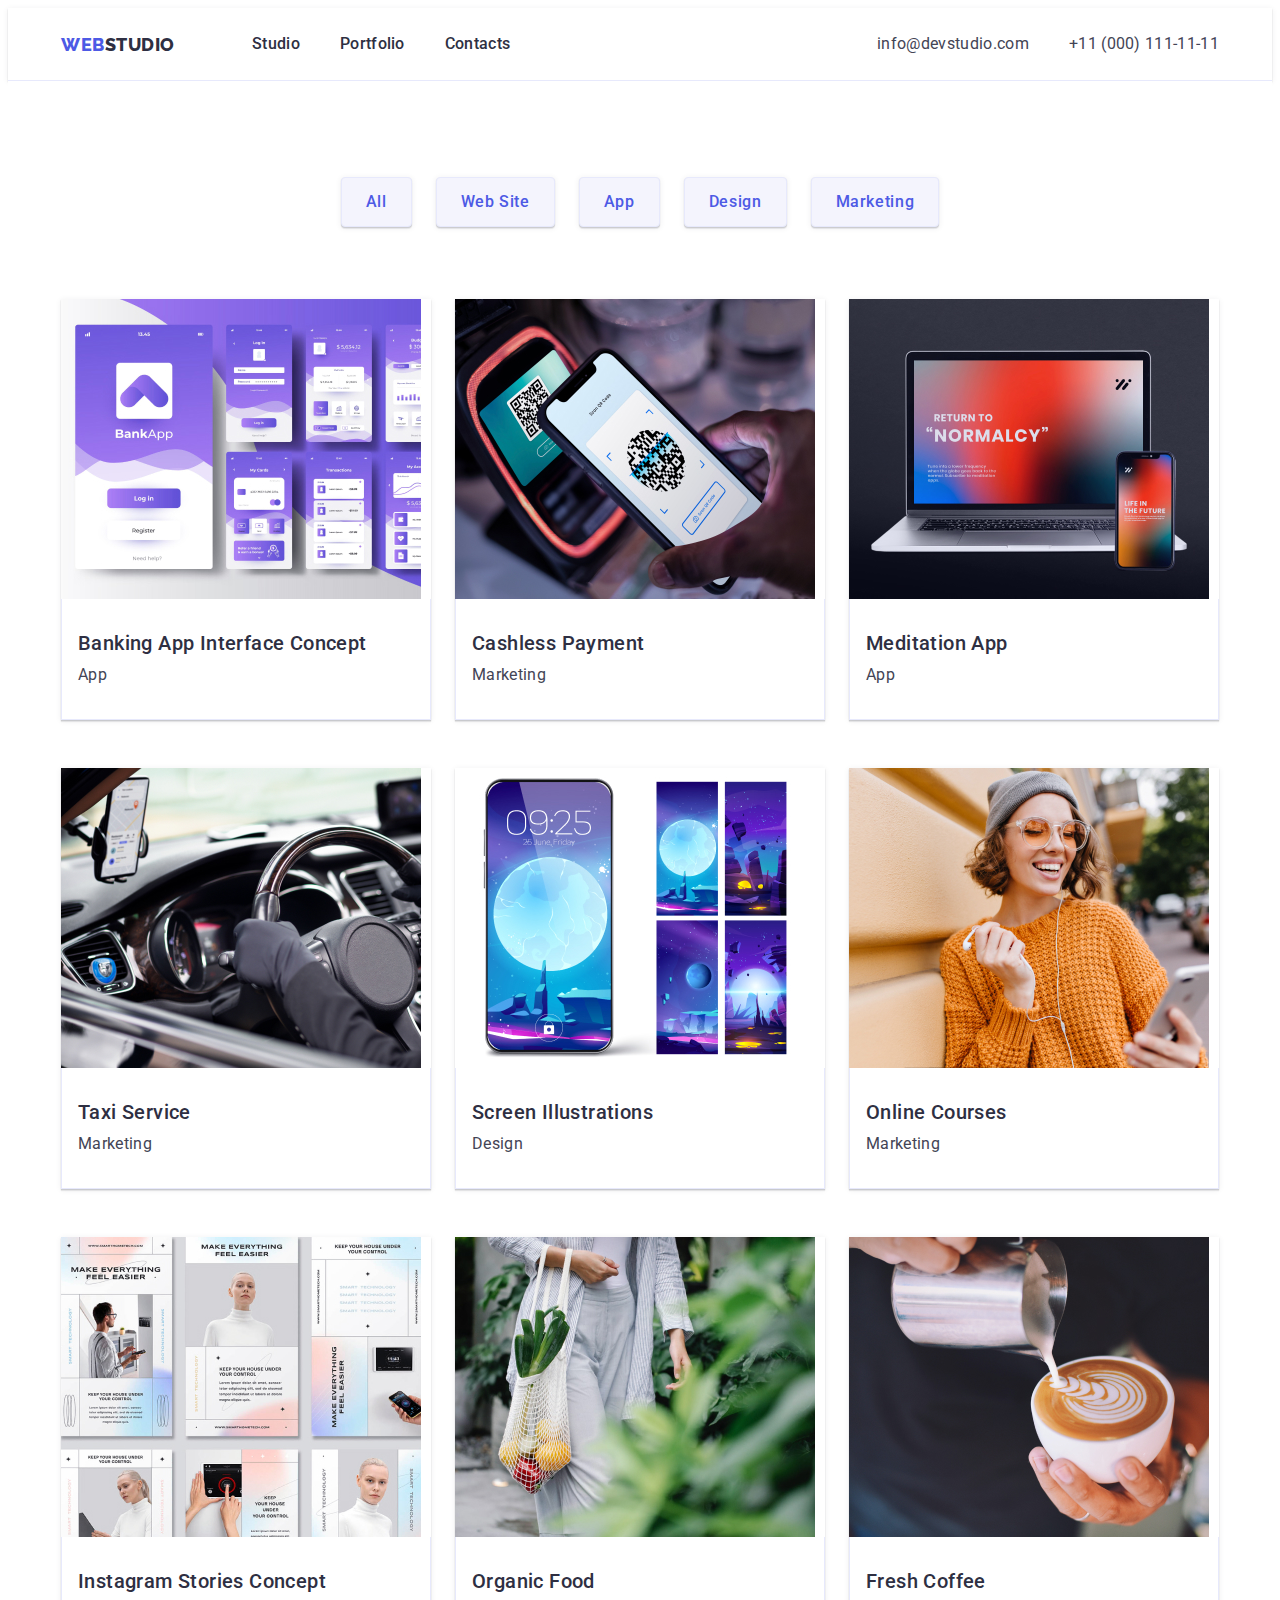
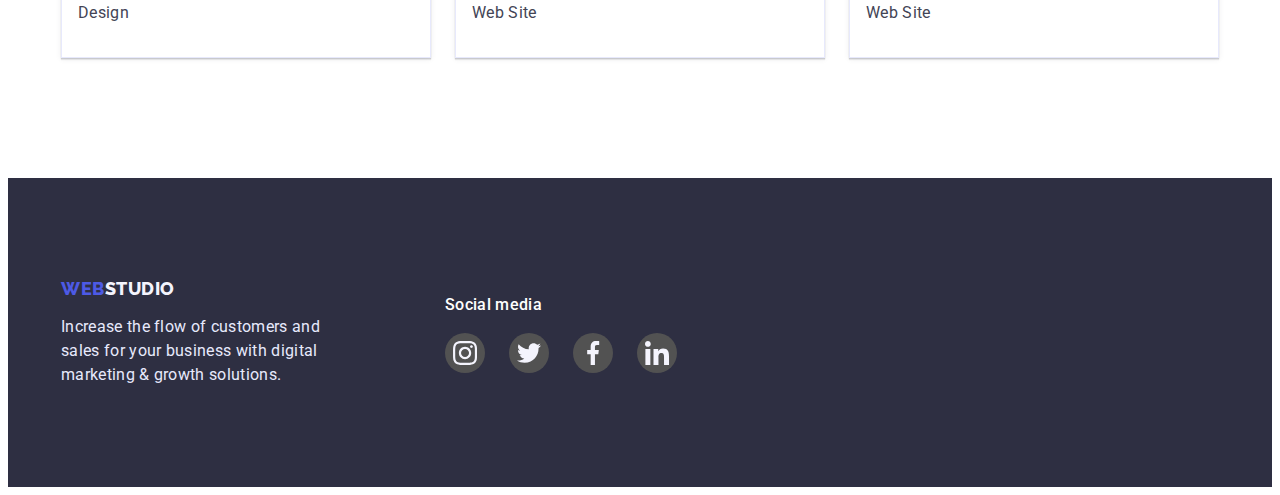
==== commit bbb0f64e: "видалив fill curentcolor" ====
--- a/portfolio.html
+++ b/portfolio.html
@@ -91,12 +91,13 @@
                         </div>
                     </li>
                     <li class="portfolio-item">
-                        <div class="box-shadow" class="box-shadow" lass="portfolio-link link"><img class="portflio-img"
-                                src="./images/portfolio/img-2portfolio.jpg" alt="Cashless Payment">
-                            <div class="portfolio-wrap">
-                                <h2 class="portfolio-subject">Cashless Payment</h2>
-                                <p class="text-item link">Marketing</p>
-                            </div>
+                        <div class="box-shadow">
+                            <a href="" class="portfolio-link link"><img class="portflio-img"
+                                    src="./images/portfolio/img-2portfolio.jpg" alt="Cashless Payment">
+                                <div class="portfolio-wrap">
+                                    <h2 class="portfolio-subject">Cashless Payment</h2>
+                                    <p class="text-item link">Marketing</p>
+                                </div>
                             </a>
                         </div>
                     </li>
--- a/css/styles.css
+++ b/css/styles.css
@@ -431,6 +431,7 @@
     margin: 0 auto;
 }
 
+
 /*----------------------------------------------------------------- FOOTER SECTION-------------------------------------------------------------------- */
 .footer-copyrigth {
     padding-bottom: 100px;
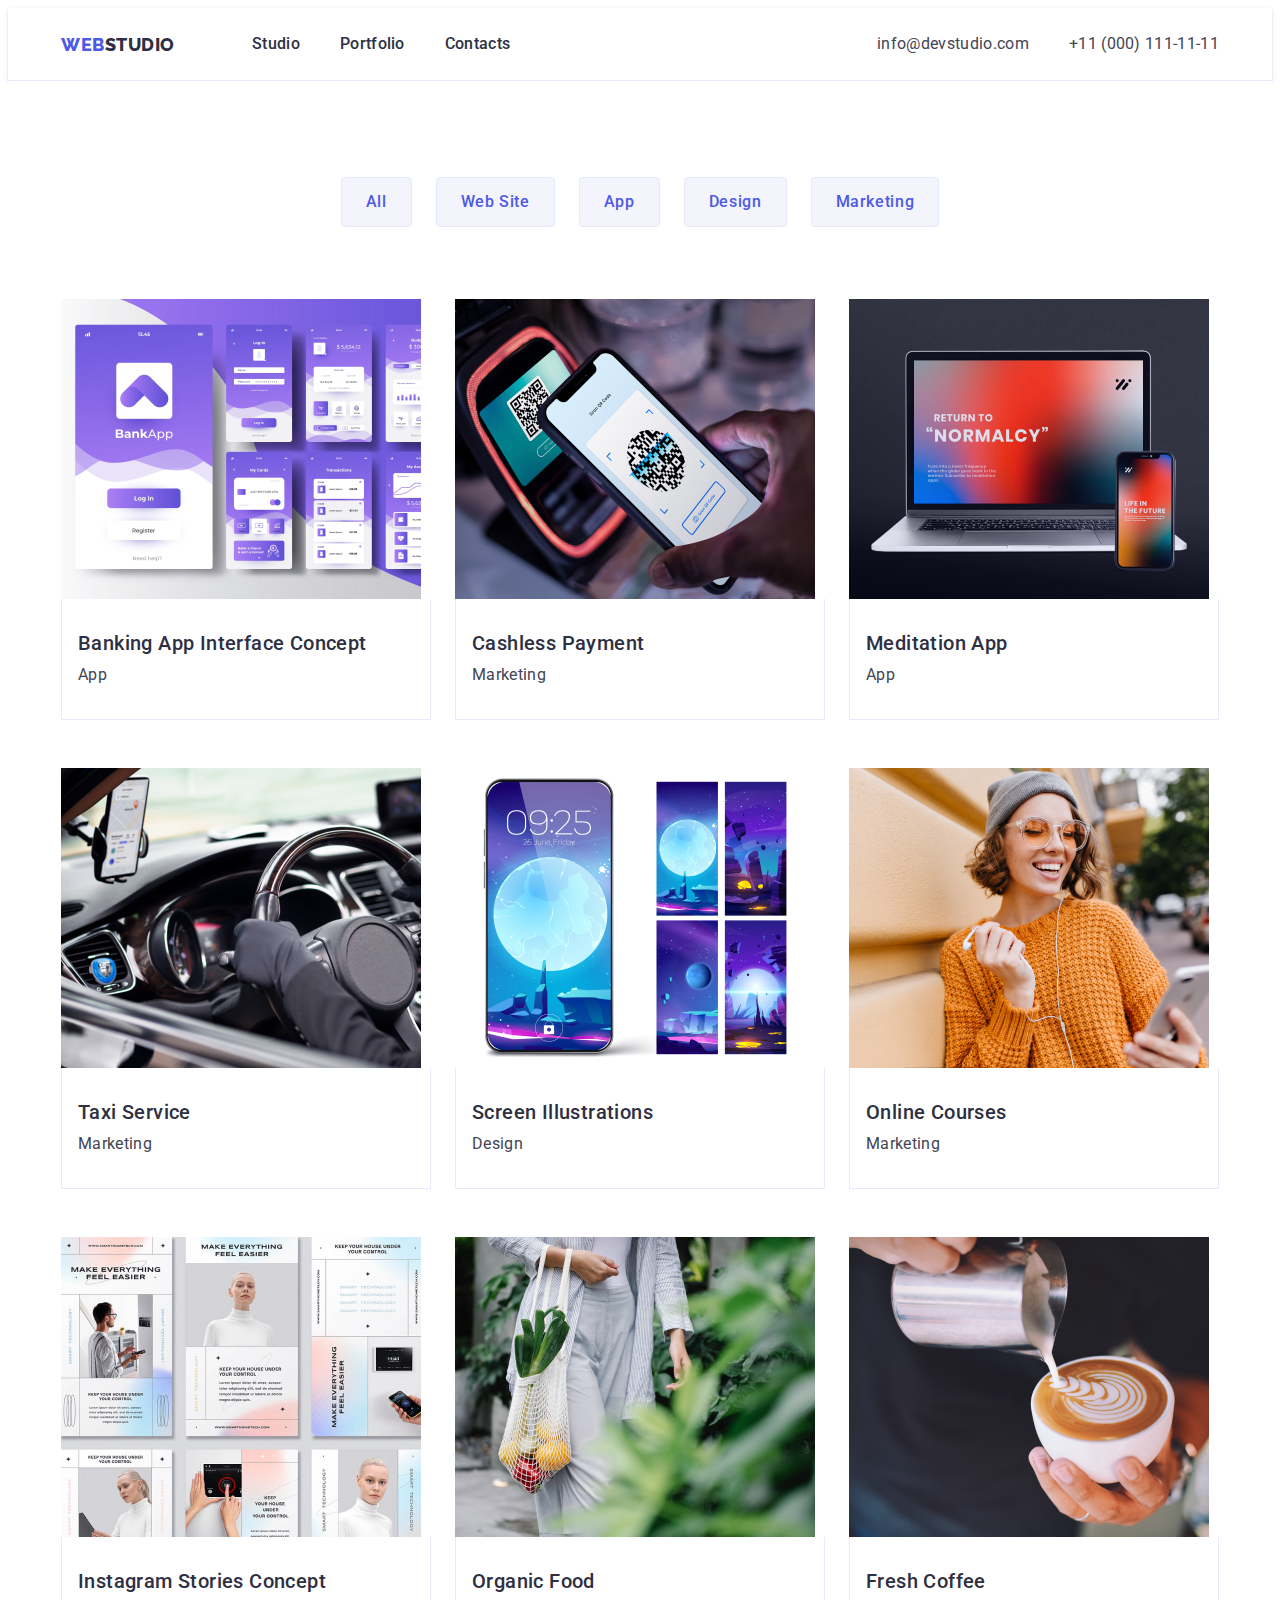
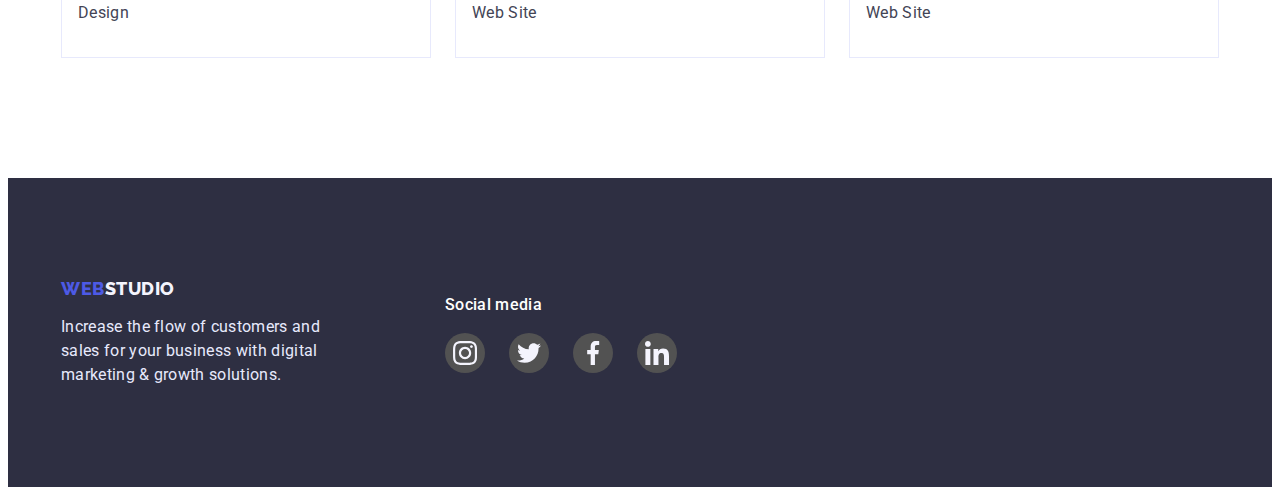
==== commit 6a6cc4a6: "доробив навчяння" ====
--- a/portfolio.html
+++ b/portfolio.html
@@ -17,43 +17,41 @@
 </head>
 
 <body>
-    <header>
-        <!-- NAVIGATION -->
-        <header class="header">
-            <div class="container header-container">
-                <nav class="header-navigation"><!-- / слеш як силка, повернутись назад в <a href="/"> -->
-                    <a href="./index.html" class="logo-left link">
-                        Web<span class="logo-right link">Studio</span>
-                    </a>
-                    <!--  Список елементів в якх є посилань -->
-                    <!-- header and links -->
-                    <ul class="header-list  list">
-                        <li class="header-item">
-                            <a class="nav-link link" href="./index.html">Studio</a>
-                        </li>
-                        <li class="header-item">
-                            <a class="nav-link link" href="./portfolio.html">Portfolio</a>
-                        </li>
-                        <li class="header-item">
-                            <a class="nav-link link" href="">Contacts</a>
-                        </li>
-                    </ul>
-                </nav>
-
-                <!-- Список контактів  -->
-
-                <address class="header-adderess">
-                    <ul class="adrdress-list list">
-                        <li class="header-item">
-                            <a class="address-link mail link" href="mailto:info@devstudio.com">info@devstudio.com</a>
-                        </li>
-                        <li class="header-item">
-                            <a class="address-link phone link" href="tel:+110001111111"> +11 (000) 111-11-11</a>
-                        </li>
-                    </ul>
-                </address>
-            </div>
-        </header>
+    <!-- NAVIGATION -->
+    <header class="header">
+        <div class="container header-container">
+            <nav class="header-navigation"><!-- / слеш як силка, повернутись назад в <a href="/"> -->
+                <a href="./index.html" class="logo-left link">
+                    Web<span class="logo-right link">Studio</span>
+                </a>
+                <!--  Список елементів в якх є посилань -->
+                <!-- header and links -->
+                <ul class="header-list  list">
+                    <li class="header-item">
+                        <a class="nav-link link" href="./index.html">Studio</a>
+                    </li>
+                    <li class="header-item">
+                        <a class="nav-link link" href="./portfolio.html">Portfolio</a>
+                    </li>
+                    <li class="header-item">
+                        <a class="nav-link link" href="">Contacts</a>
+                    </li>
+                </ul>
+            </nav>
+
+            <!-- Список контактів  -->
+
+            <address class="header-adderess">
+                <ul class="adrdress-list list">
+                    <li class="header-item">
+                        <a class="address-link mail link" href="mailto:info@devstudio.com">info@devstudio.com</a>
+                    </li>
+                    <li class="header-item">
+                        <a class="address-link phone link" href="tel:+110001111111"> +11 (000) 111-11-11</a>
+                    </li>
+                </ul>
+            </address>
+        </div>
     </header>
     <main>
         <section class="section-portfolio">
--- a/css/styles.css
+++ b/css/styles.css
@@ -556,8 +556,7 @@
 
 .portfolio-link {
     display: block;
-    box-shadow: 0px 2px 1px rgba(46, 47, 66, 0.08),
-        0px 1px 1px rgba(46, 47, 66, 0.16), 0px 1px 6px rgba(46, 47, 66, 0.08);
+
 }
 
 .portfolio-subject {
@@ -588,7 +587,10 @@
 
 .box-shadow:hover,
 .box-shadow:focus {
-    box-shadow: 0px 1px 6px rgba(37, 38, 51, 0.08), 0px 1px 1px rgba(46, 47, 66, 0.16), 0px 2px 1px rgba(46, 47, 66, 0.08);
+    box-shadow: 0px 2px 1px rgba(46, 47, 66, 0.08),
+        0px 1px 1px rgba(46, 47, 66, 0.16), 0px 1px 6px rgba(46, 47, 66, 0.08);
+    box-shadow: 0px 1px 6px rgba(37, 38, 51, 0.08),
+        0px 1px 1px rgba(46, 47, 66, 0.16), 0px 2px 1px rgba(46, 47, 66, 0.08);
 }
 
 
@@ -608,11 +610,12 @@
     border: 1px solid #E7E9FC;
     border-radius: 4px;
     padding: 12px 24px;
-    box-shadow: 0px 2px 1px rgba(46, 47, 66, 0.08),
-        0px 1px 1px rgba(46, 47, 66, 0.16), 0px 1px 6px rgba(46, 47, 66, 0.08);
 }
 
 .btn-list:is(:hover, :focus) {
     color: var(--btn-list-color);
     background-color: var(--btn-list-background);
+    box-shadow: 0px 2px 1px rgba(46, 47, 66, 0.08),
+        0px 1px 1px rgba(46, 47, 66, 0.16), 0px 1px 6px rgba(46, 47, 66, 0.08);
+    border: var(--focus-hover);
 }